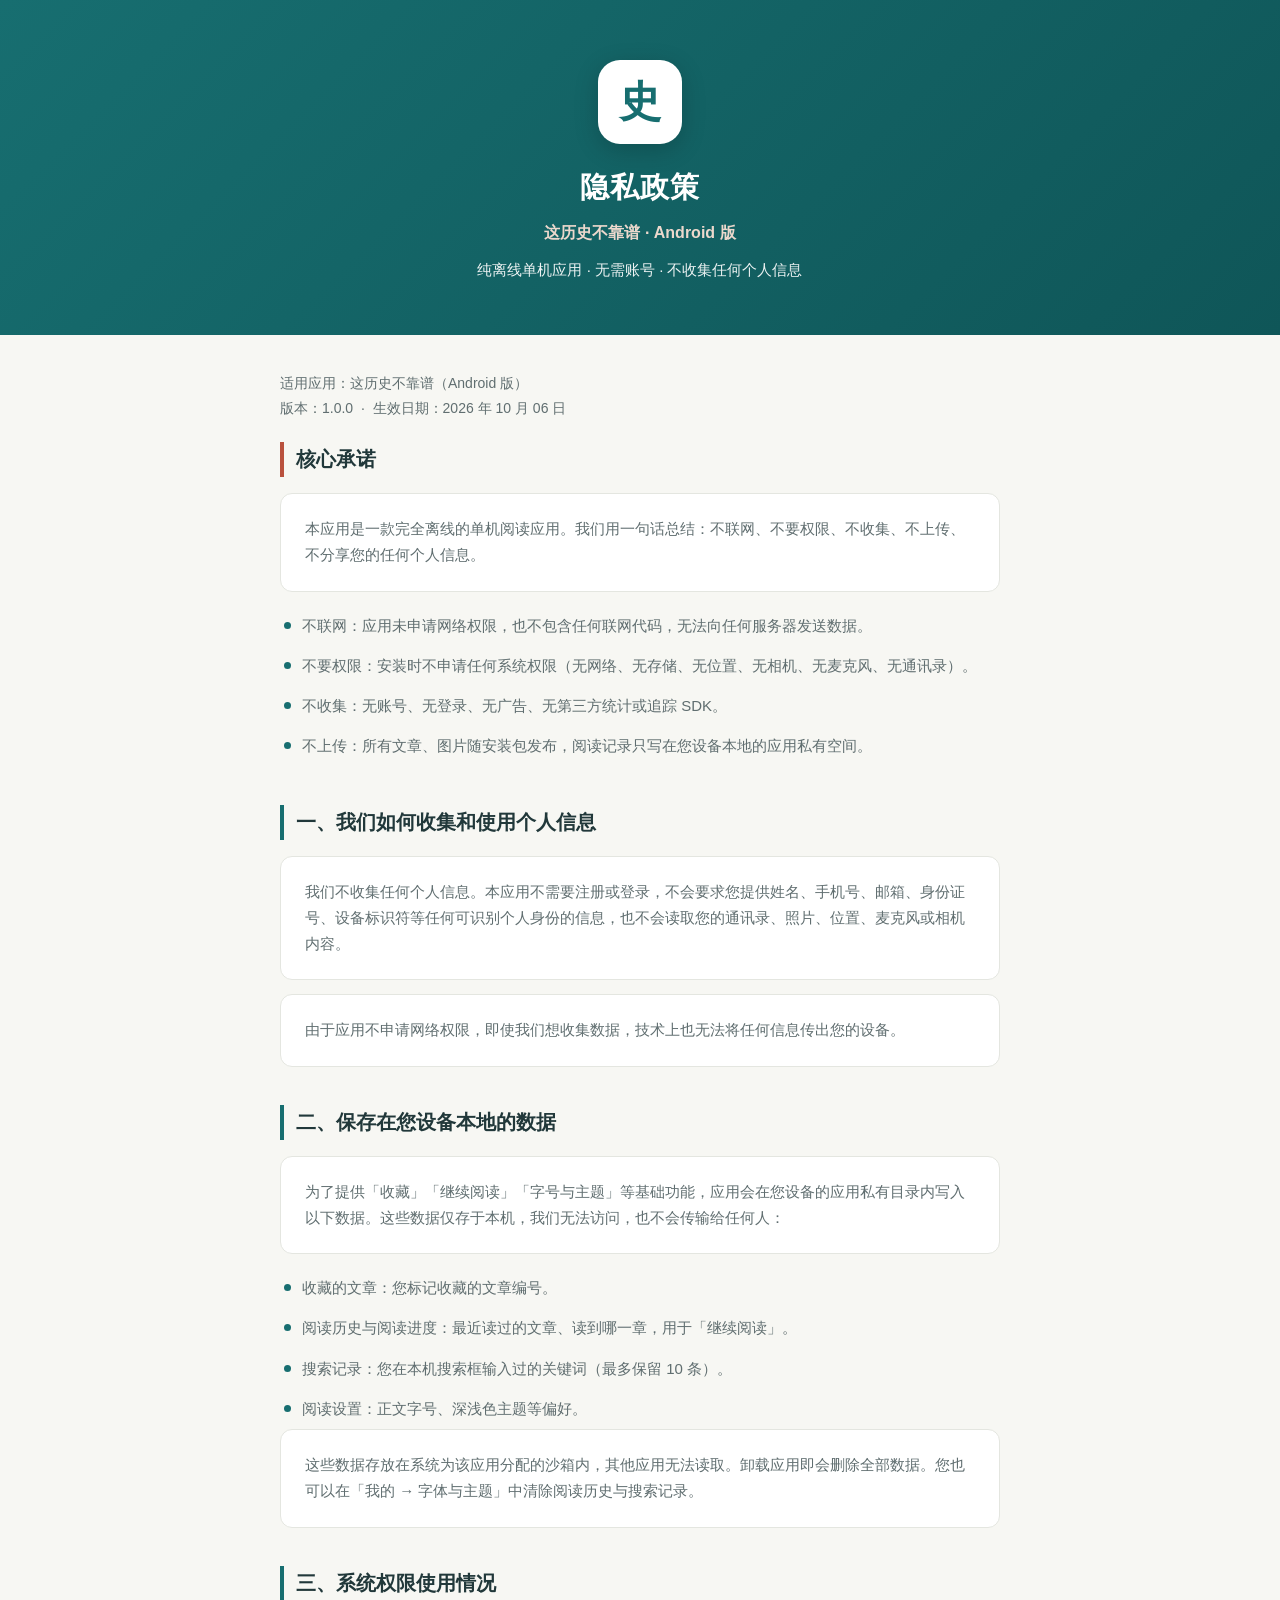
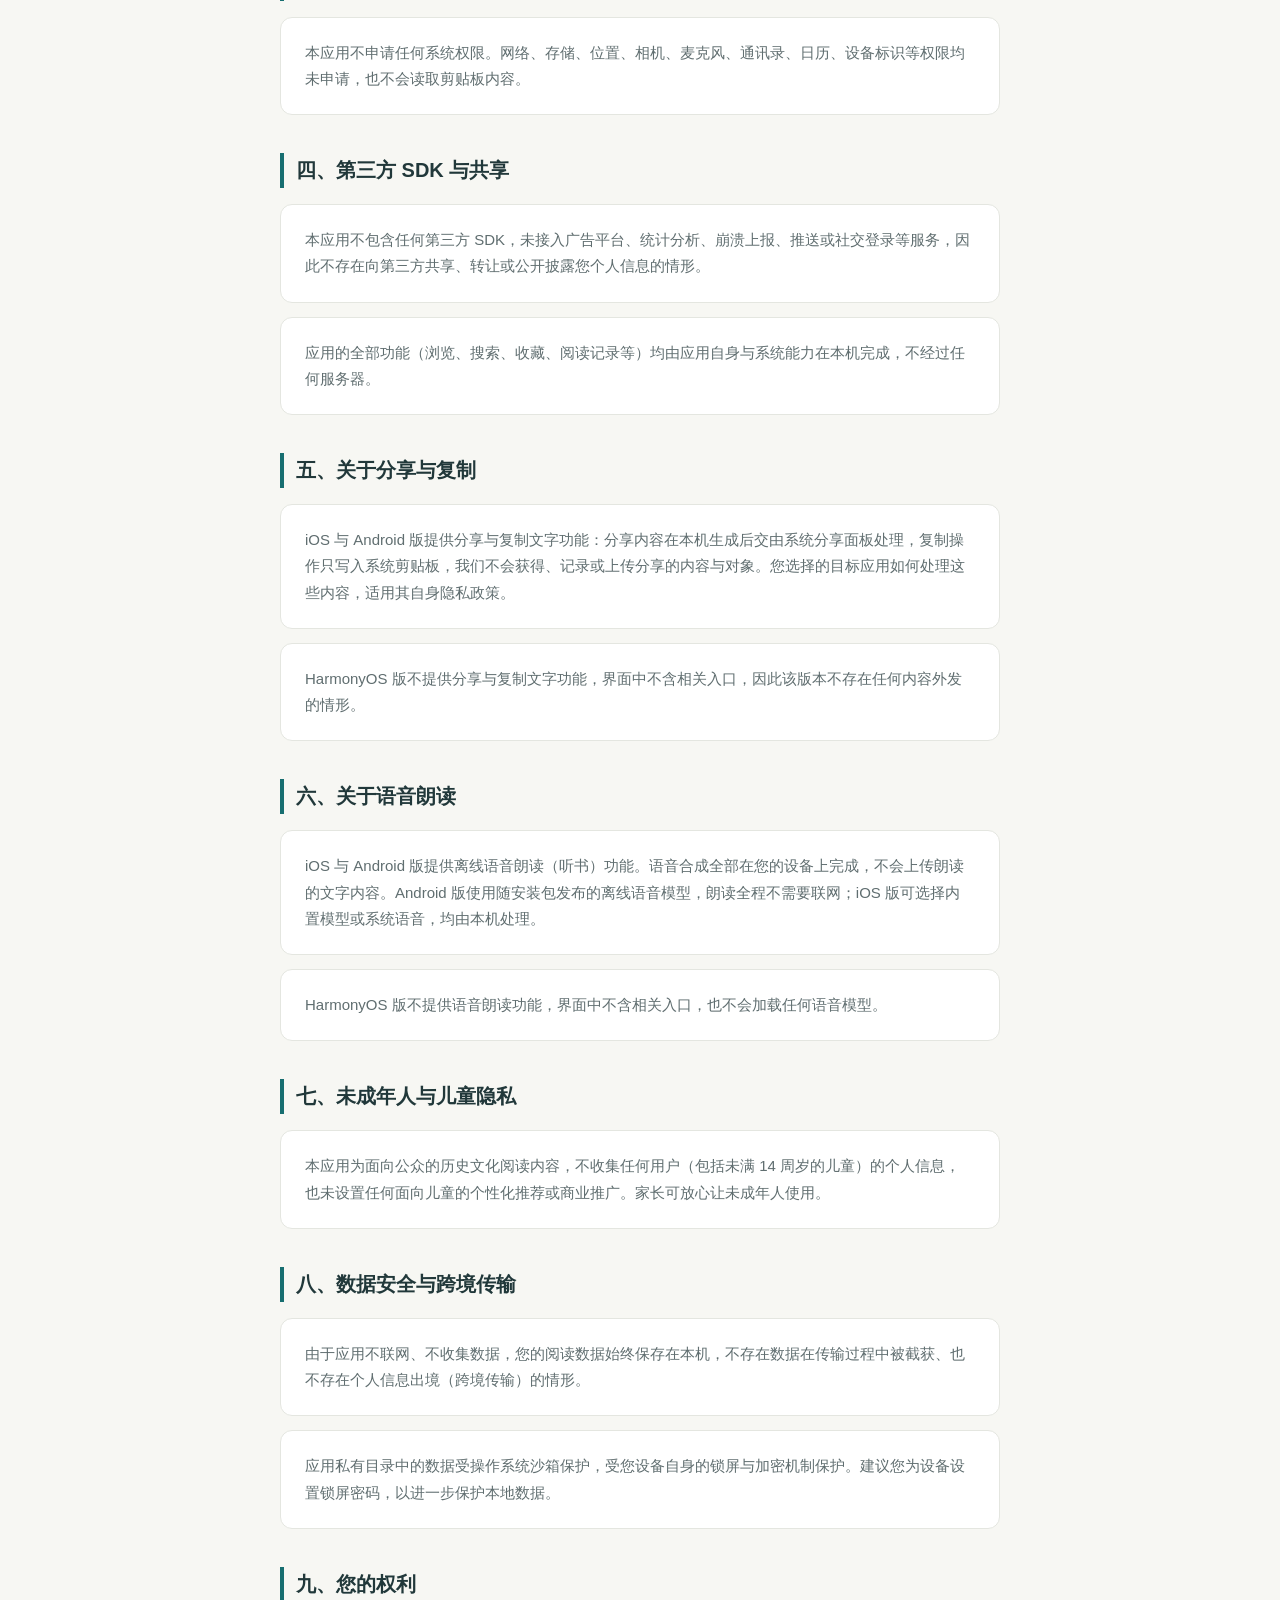
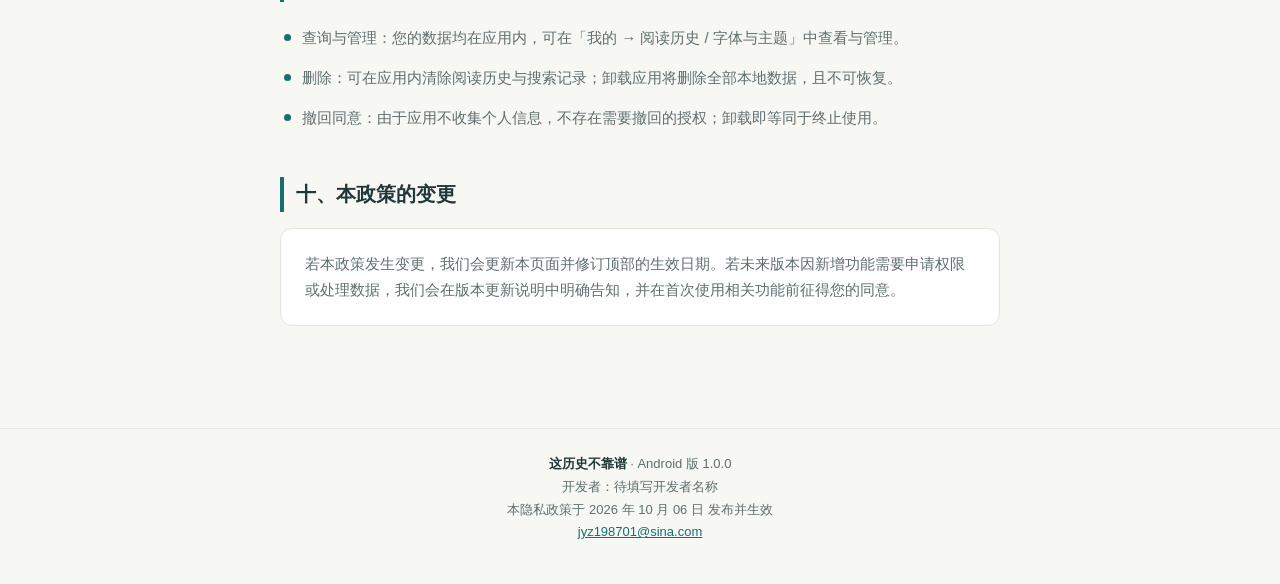
==== v-privacy.html @ bbe2ee4e "Rename vivo-privacy.html to v-privacy.html" ====
<!DOCTYPE html>
<html lang="zh-CN">
<head>
<meta charset="UTF-8">
<meta name="viewport" content="width=device-width, initial-scale=1.0">
<title>隐私政策 - 这历史不靠谱（Android 版）</title>
<meta name="description" content="这历史不靠谱 Android 版隐私政策：无需账号，不申请任何系统权限，不联网，不收集、不上传、不分享任何个人信息。">
<style>
  :root{--paper:#F7F7F3;--ink:#21383A;--teal:#176E70;--coral:#B9513D;--muted:#606E70;--card:#FFF;--line:#E4E6E0}
  *{margin:0;padding:0;box-sizing:border-box}
  body{font-family:"PingFang SC","Noto Sans SC","Microsoft YaHei",-apple-system,sans-serif;
       background:var(--paper);color:var(--ink);line-height:1.75}
  .hero{background:linear-gradient(135deg,var(--teal) 0%,#0F5658 100%);color:#fff;
        padding:60px 20px 52px;text-align:center}
  .hero .icon{width:84px;height:84px;border-radius:22px;background:#fff;margin:0 auto 18px;
        display:flex;align-items:center;justify-content:center;font-size:42px;font-weight:800;
        color:var(--teal);box-shadow:0 6px 24px rgba(0,0,0,.18)}
  .hero h1{font-size:29px;font-weight:700;letter-spacing:1px}
  .hero p{margin-top:10px;font-size:15px;opacity:.92}
  .hero .tagline{margin-top:6px;font-size:16px;font-weight:600;color:#FFE3D6}
  main{max-width:760px;margin:0 auto;padding:36px 20px 64px}
  section{margin-bottom:38px}
  h2{font-size:20px;font-weight:700;margin-bottom:16px;padding-left:12px;border-left:4px solid var(--teal)}
  h2.coral{border-left-color:var(--coral)}
  h3{font-size:16px;font-weight:700;margin:20px 0 8px}
  .meta{font-size:14px;color:var(--muted);margin-bottom:22px}
  .card{background:var(--card);border:1px solid var(--line);border-radius:12px;padding:22px 24px;margin-bottom:14px}
  .card p{font-size:15px;color:var(--muted)}
  .card p+p{margin-top:10px}
  .card b,.card strong{color:var(--ink)}
  ul.plain{list-style:none;margin:4px 0 0}
  ul.plain li{font-size:15px;color:var(--muted);padding:7px 0 7px 22px;position:relative}
  ul.plain li::before{content:"";position:absolute;left:4px;top:16px;width:7px;height:7px;
        border-radius:50%;background:var(--teal)}
  footer{text-align:center;font-size:13px;color:var(--muted);padding:24px 20px 40px;
        border-top:1px solid var(--line)}
  footer strong{color:var(--ink)}
  a{color:var(--teal)}
  @media(max-width:480px){.hero{padding:46px 16px 42px}.hero h1{font-size:25px}
        main{padding:28px 16px 48px}}
</style>
</head>
<body>

<header class="hero">
  <div class="icon">史</div>
  <h1>隐私政策</h1>
  <p class="tagline">这历史不靠谱 · Android 版</p>
  <p>纯离线单机应用 · 无需账号 · 不收集任何个人信息</p>
</header>

<main>

  <p class="meta">
    适用应用：这历史不靠谱（Android 版）<br>
    版本：1.0.0 &nbsp;·&nbsp; 生效日期：2026 年 10 月 06 日
  </p>

  <section>
    <h2 class="coral">核心承诺</h2>
    <div class="card"><p>本应用是一款完全离线的单机阅读应用。我们用一句话总结：不联网、不要权限、不收集、不上传、不分享您的任何个人信息。</p></div>
    <ul class="plain">
        <li>不联网：应用未申请网络权限，也不包含任何联网代码，无法向任何服务器发送数据。</li>
        <li>不要权限：安装时不申请任何系统权限（无网络、无存储、无位置、无相机、无麦克风、无通讯录）。</li>
        <li>不收集：无账号、无登录、无广告、无第三方统计或追踪 SDK。</li>
        <li>不上传：所有文章、图片随安装包发布，阅读记录只写在您设备本地的应用私有空间。</li>
    </ul>
  </section>
  <section>
    <h2>一、我们如何收集和使用个人信息</h2>
    <div class="card"><p>我们不收集任何个人信息。本应用不需要注册或登录，不会要求您提供姓名、手机号、邮箱、身份证号、设备标识符等任何可识别个人身份的信息，也不会读取您的通讯录、照片、位置、麦克风或相机内容。</p></div>
    <div class="card"><p>由于应用不申请网络权限，即使我们想收集数据，技术上也无法将任何信息传出您的设备。</p></div>
  </section>
  <section>
    <h2>二、保存在您设备本地的数据</h2>
    <div class="card"><p>为了提供「收藏」「继续阅读」「字号与主题」等基础功能，应用会在您设备的应用私有目录内写入以下数据。这些数据仅存于本机，我们无法访问，也不会传输给任何人：</p></div>
    <ul class="plain">
        <li>收藏的文章：您标记收藏的文章编号。</li>
        <li>阅读历史与阅读进度：最近读过的文章、读到哪一章，用于「继续阅读」。</li>
        <li>搜索记录：您在本机搜索框输入过的关键词（最多保留 10 条）。</li>
        <li>阅读设置：正文字号、深浅色主题等偏好。</li>
    </ul>
    <div class="card"><p>这些数据存放在系统为该应用分配的沙箱内，其他应用无法读取。卸载应用即会删除全部数据。您也可以在「我的 → 字体与主题」中清除阅读历史与搜索记录。</p></div>
  </section>
  <section>
    <h2>三、系统权限使用情况</h2>
    <div class="card"><p>本应用不申请任何系统权限。网络、存储、位置、相机、麦克风、通讯录、日历、设备标识等权限均未申请，也不会读取剪贴板内容。</p></div>
  </section>
  <section>
    <h2>四、第三方 SDK 与共享</h2>
    <div class="card"><p>本应用不包含任何第三方 SDK，未接入广告平台、统计分析、崩溃上报、推送或社交登录等服务，因此不存在向第三方共享、转让或公开披露您个人信息的情形。</p></div>
    <div class="card"><p>应用的全部功能（浏览、搜索、收藏、阅读记录等）均由应用自身与系统能力在本机完成，不经过任何服务器。</p></div>
  </section>
  <section>
    <h2>五、关于分享与复制</h2>
    <div class="card"><p>iOS 与 Android 版提供分享与复制文字功能：分享内容在本机生成后交由系统分享面板处理，复制操作只写入系统剪贴板，我们不会获得、记录或上传分享的内容与对象。您选择的目标应用如何处理这些内容，适用其自身隐私政策。</p></div>
    <div class="card"><p>HarmonyOS 版不提供分享与复制文字功能，界面中不含相关入口，因此该版本不存在任何内容外发的情形。</p></div>
  </section>
  <section>
    <h2>六、关于语音朗读</h2>
    <div class="card"><p>iOS 与 Android 版提供离线语音朗读（听书）功能。语音合成全部在您的设备上完成，不会上传朗读的文字内容。Android 版使用随安装包发布的离线语音模型，朗读全程不需要联网；iOS 版可选择内置模型或系统语音，均由本机处理。</p></div>
    <div class="card"><p>HarmonyOS 版不提供语音朗读功能，界面中不含相关入口，也不会加载任何语音模型。</p></div>
  </section>
  <section>
    <h2>七、未成年人与儿童隐私</h2>
    <div class="card"><p>本应用为面向公众的历史文化阅读内容，不收集任何用户（包括未满 14 周岁的儿童）的个人信息，也未设置任何面向儿童的个性化推荐或商业推广。家长可放心让未成年人使用。</p></div>
  </section>
  <section>
    <h2>八、数据安全与跨境传输</h2>
    <div class="card"><p>由于应用不联网、不收集数据，您的阅读数据始终保存在本机，不存在数据在传输过程中被截获、也不存在个人信息出境（跨境传输）的情形。</p></div>
    <div class="card"><p>应用私有目录中的数据受操作系统沙箱保护，受您设备自身的锁屏与加密机制保护。建议您为设备设置锁屏密码，以进一步保护本地数据。</p></div>
  </section>
  <section>
    <h2>九、您的权利</h2>
    <ul class="plain">
        <li>查询与管理：您的数据均在应用内，可在「我的 → 阅读历史 / 字体与主题」中查看与管理。</li>
        <li>删除：可在应用内清除阅读历史与搜索记录；卸载应用将删除全部本地数据，且不可恢复。</li>
        <li>撤回同意：由于应用不收集个人信息，不存在需要撤回的授权；卸载即等同于终止使用。</li>
    </ul>
  </section>
  <section>
    <h2>十、本政策的变更</h2>
    <div class="card"><p>若本政策发生变更，我们会更新本页面并修订顶部的生效日期。若未来版本因新增功能需要申请权限或处理数据，我们会在版本更新说明中明确告知，并在首次使用相关功能前征得您的同意。</p></div>
  </section>

</main>

<footer>
  <strong>这历史不靠谱</strong> · Android 版 1.0.0<br>
  <!-- 上架前必须替换为开发者真实姓名或主体全称，且与 vivo 开发者账号一致；
       不一致或留空会以「隐私政策内无开发者名称」驳回。 -->
  开发者：待填写开发者名称<br>
  本隐私政策于 2026 年 10 月 06 日 发布并生效<br>
  <a href="mailto:jyz198701@sina.com">jyz198701@sina.com</a>
</footer>

</body>
</html>
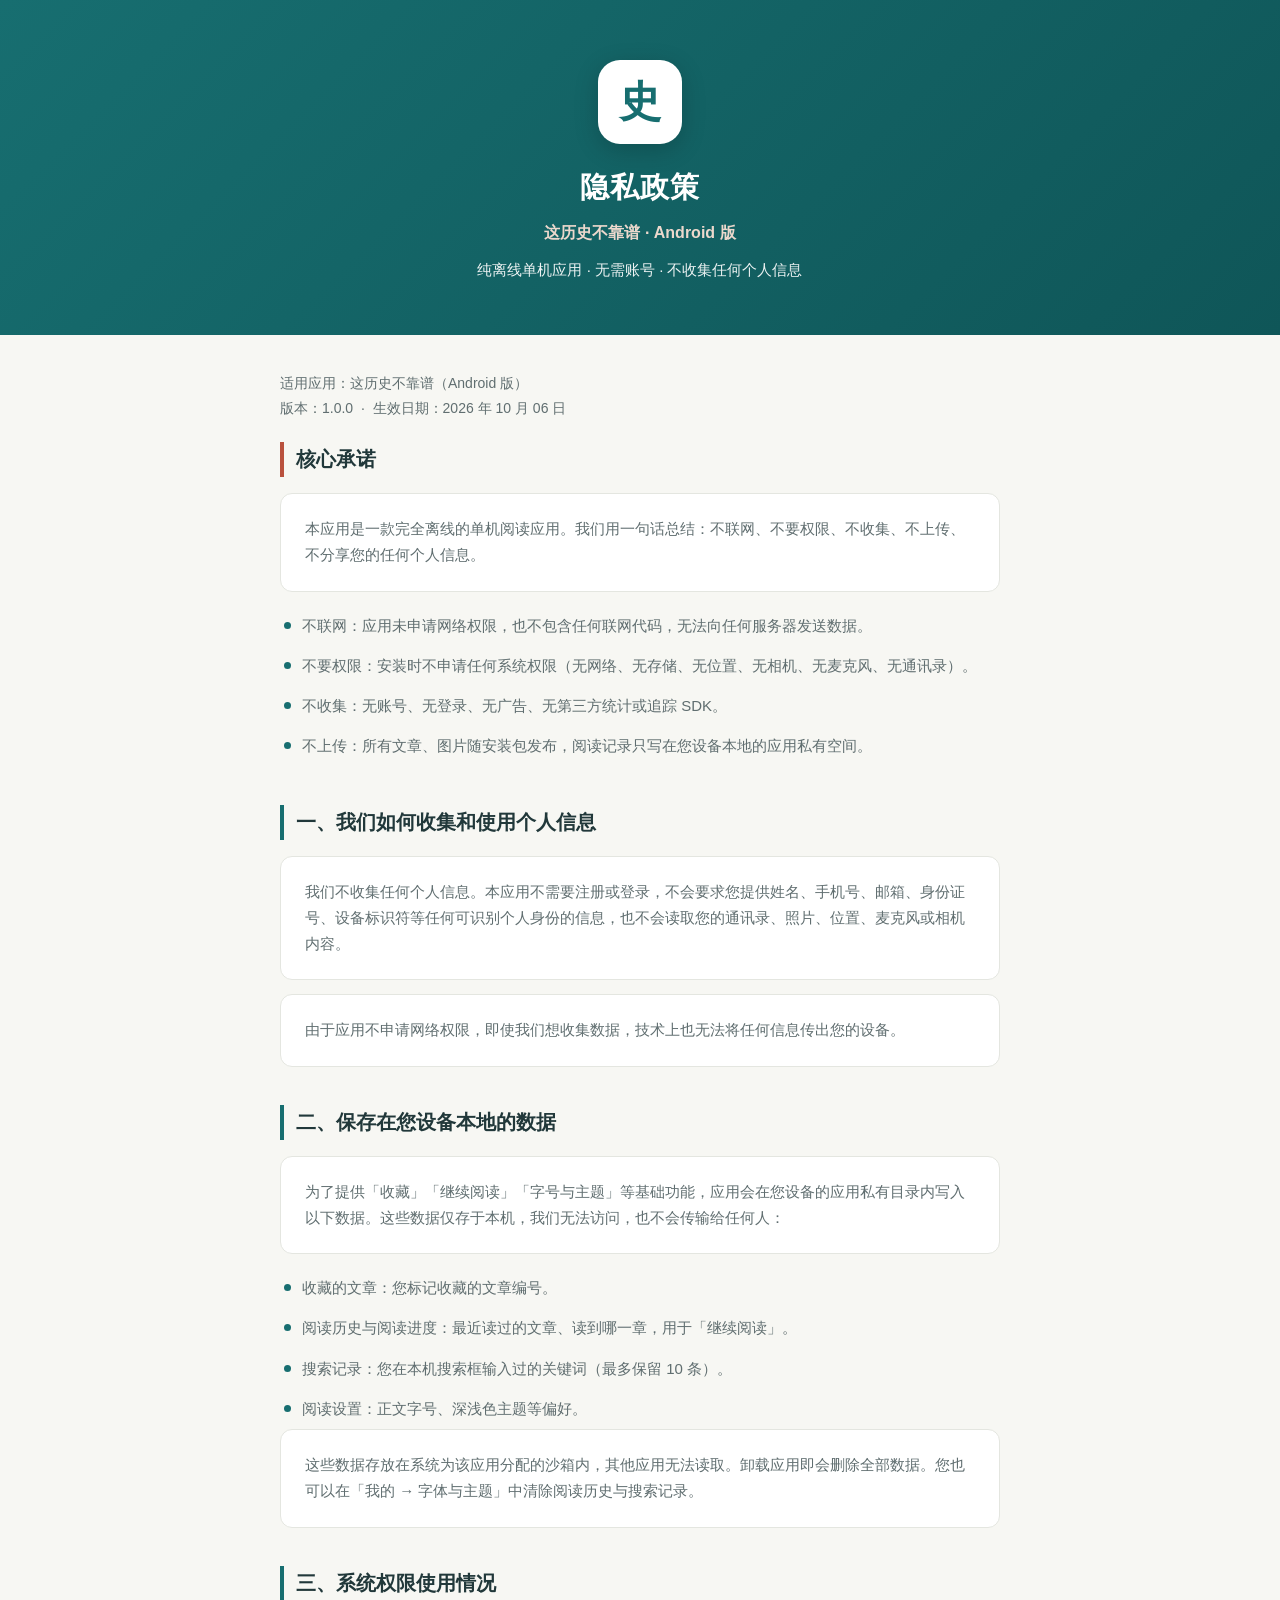
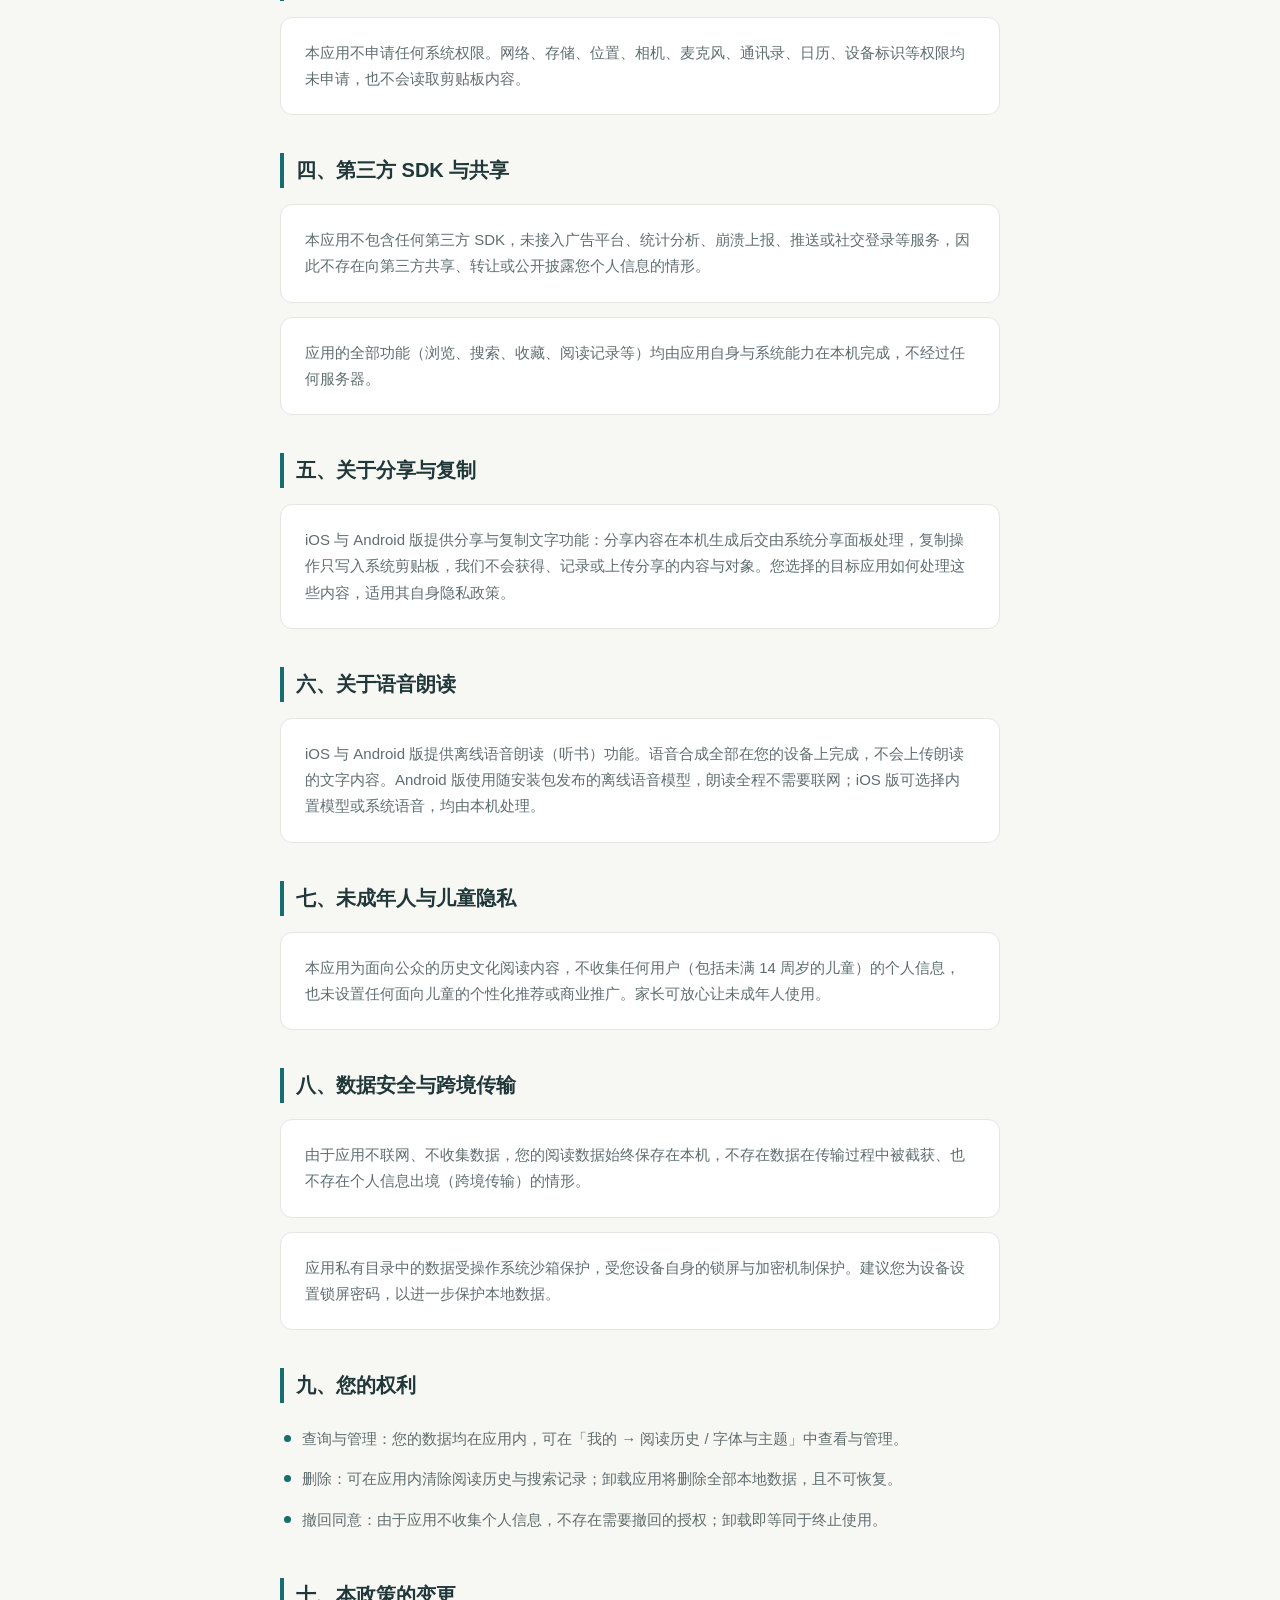
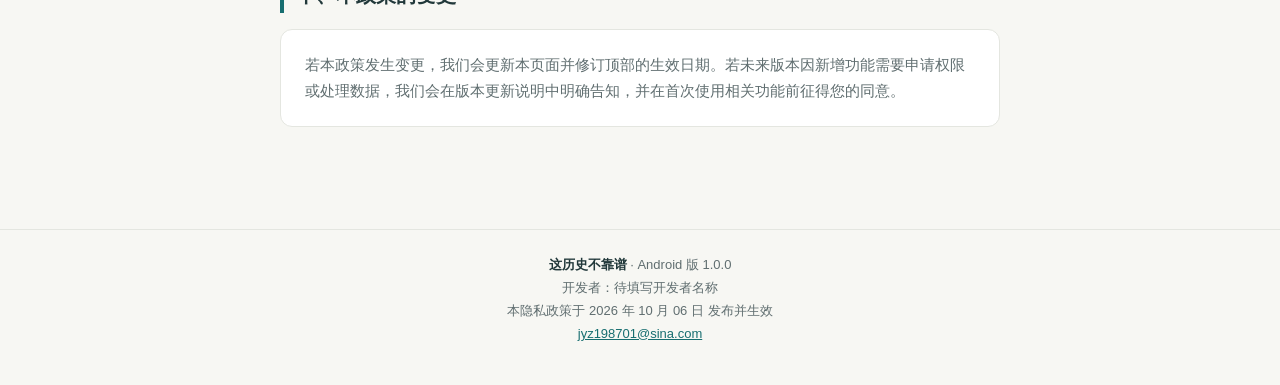
==== commit 5f95bf32: "Update v-privacy.html" ====
--- a/v-privacy.html
+++ b/v-privacy.html
@@ -94,12 +94,10 @@
   <section>
     <h2>五、关于分享与复制</h2>
     <div class="card"><p>iOS 与 Android 版提供分享与复制文字功能：分享内容在本机生成后交由系统分享面板处理，复制操作只写入系统剪贴板，我们不会获得、记录或上传分享的内容与对象。您选择的目标应用如何处理这些内容，适用其自身隐私政策。</p></div>
-    <div class="card"><p>HarmonyOS 版不提供分享与复制文字功能，界面中不含相关入口，因此该版本不存在任何内容外发的情形。</p></div>
   </section>
   <section>
     <h2>六、关于语音朗读</h2>
     <div class="card"><p>iOS 与 Android 版提供离线语音朗读（听书）功能。语音合成全部在您的设备上完成，不会上传朗读的文字内容。Android 版使用随安装包发布的离线语音模型，朗读全程不需要联网；iOS 版可选择内置模型或系统语音，均由本机处理。</p></div>
-    <div class="card"><p>HarmonyOS 版不提供语音朗读功能，界面中不含相关入口，也不会加载任何语音模型。</p></div>
   </section>
   <section>
     <h2>七、未成年人与儿童隐私</h2>
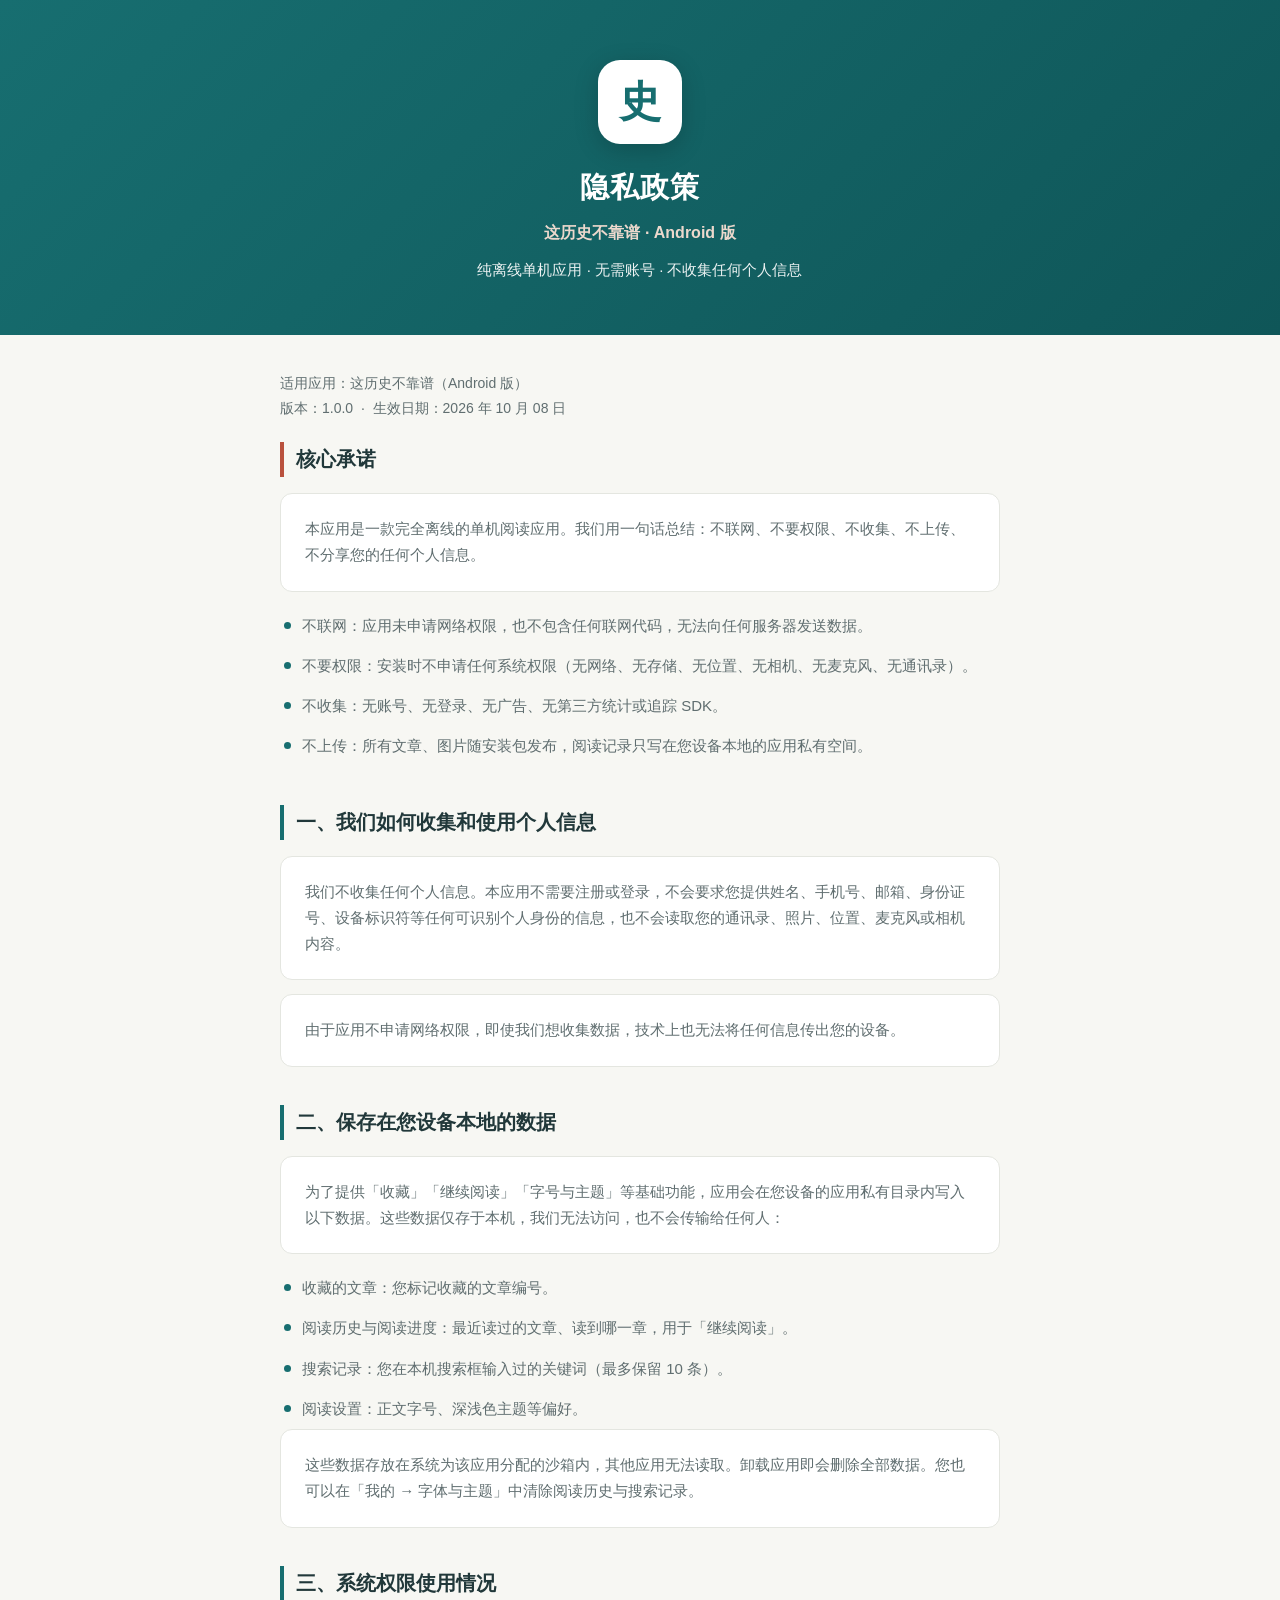
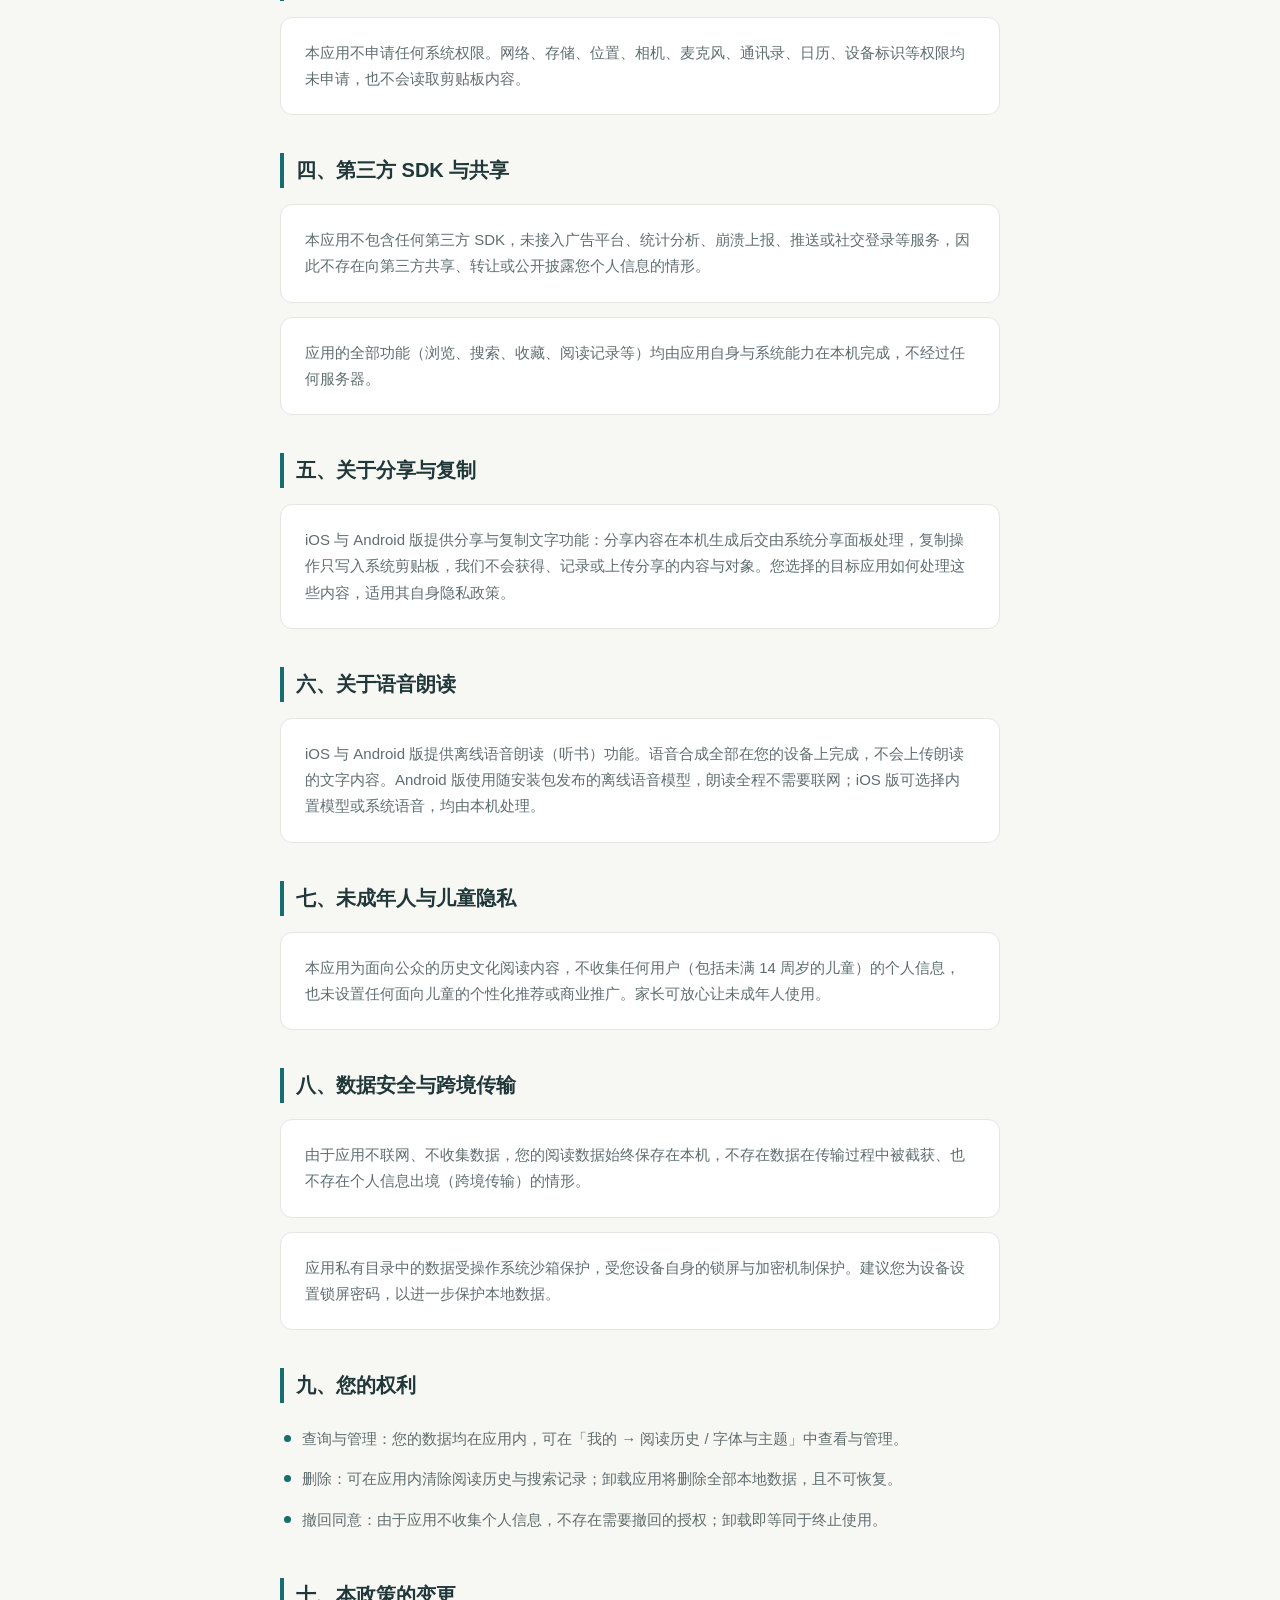
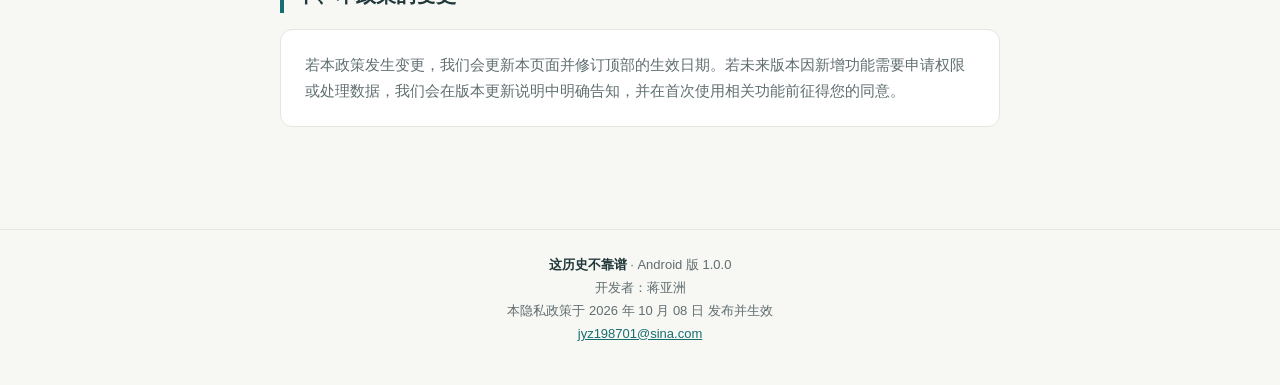
==== commit 1070411c: "Update v-privacy.html" ====
--- a/v-privacy.html
+++ b/v-privacy.html
@@ -3,7 +3,7 @@
 <head>
 <meta charset="UTF-8">
 <meta name="viewport" content="width=device-width, initial-scale=1.0">
-<title>隐私政策 - 这历史不靠谱（Android 版）</title>
+<title>隐私政策 - 这历史不靠谱（Android 版 · vivo）</title>
 <meta name="description" content="这历史不靠谱 Android 版隐私政策：无需账号，不申请任何系统权限，不联网，不收集、不上传、不分享任何个人信息。">
 <style>
   :root{--paper:#F7F7F3;--ink:#21383A;--teal:#176E70;--coral:#B9513D;--muted:#606E70;--card:#FFF;--line:#E4E6E0}
@@ -53,7 +53,7 @@
 
   <p class="meta">
     适用应用：这历史不靠谱（Android 版）<br>
-    版本：1.0.0 &nbsp;·&nbsp; 生效日期：2026 年 10 月 06 日
+    版本：1.0.0 &nbsp;·&nbsp; 生效日期：2026 年 10 月 08 日
   </p>
 
   <section>
@@ -125,10 +125,8 @@
 
 <footer>
   <strong>这历史不靠谱</strong> · Android 版 1.0.0<br>
-  <!-- 上架前必须替换为开发者真实姓名或主体全称，且与 vivo 开发者账号一致；
-       不一致或留空会以「隐私政策内无开发者名称」驳回。 -->
-  开发者：待填写开发者名称<br>
-  本隐私政策于 2026 年 10 月 06 日 发布并生效<br>
+  开发者：蒋亚洲<br>
+  本隐私政策于 2026 年 10 月 08 日 发布并生效<br>
   <a href="mailto:jyz198701@sina.com">jyz198701@sina.com</a>
 </footer>
 
